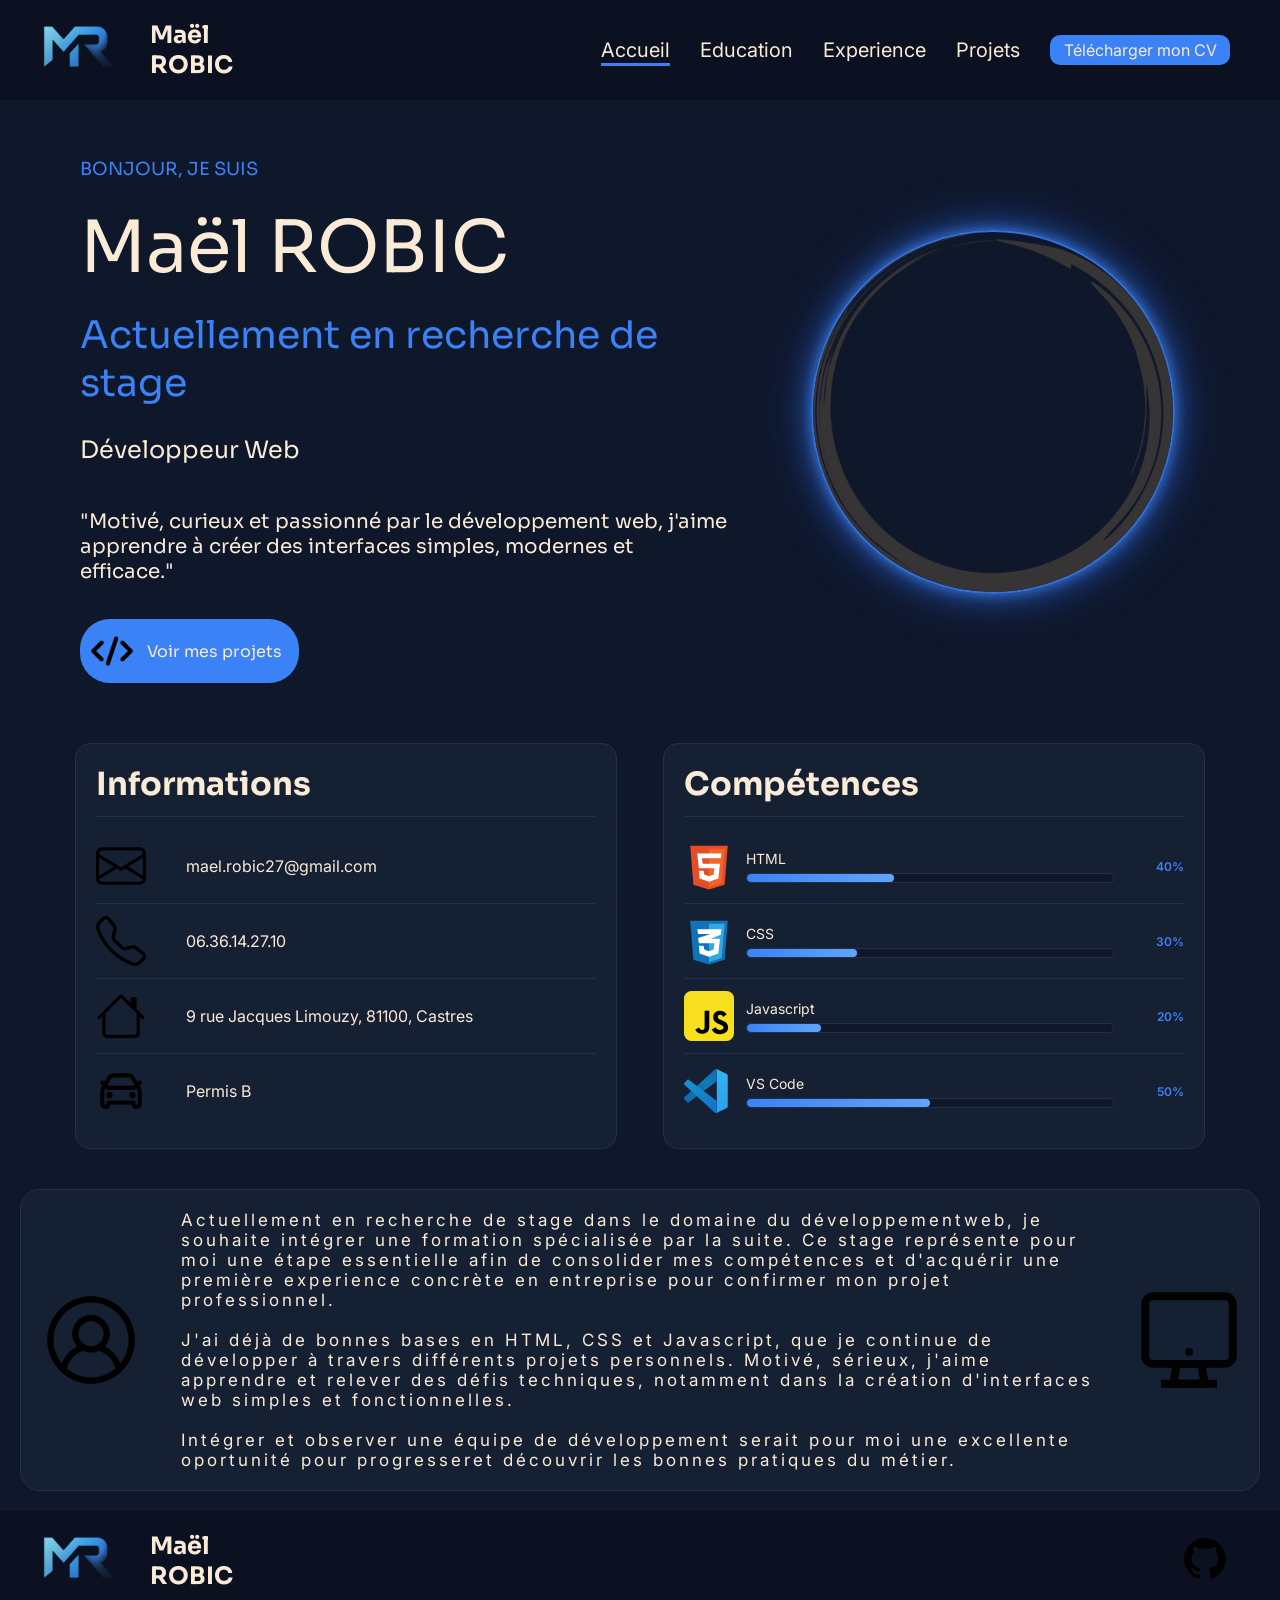
==== index.html @ f3550547 "Ajout de la section experiences + style" ====
<!DOCTYPE html>
<html lang="en">
<head>
    <meta charset="UTF-8">
    <meta name="viewport" content="width=device-width, initial-scale=1.0">
    <link rel="stylesheet" href="style.css">
    <link rel="preconnect" href="https://fonts.googleapis.com">
    <link rel="preconnect" href="https://fonts.gstatic.com" crossorigin>
    <link href="https://fonts.googleapis.com/css2?family=Inter:wght@300;400;500;600;700;800&family=Sora:wght@400;500;600;700;800&display=swap" rel="stylesheet">
    <title>Accueil</title>
</head>
<body>

    <header>
        <nav>
            <div class="logo_nom"> 
                <img src="assets/logo.png" alt="logo">
                <h2>Maël ROBIC</h2>
            </div>

            <div class="liens">
                <a id="index" href="index.html">Accueil</a>
                <a href="education/education.html">Education</a>
                <a href="experience/experience.html">Experience</a>
                <a href="projets/projets.html">Projets</a>
                <a id="download" href="" download class="btn-cv">Télécharger mon CV</a>

            </div>
        </nav>

    </header>

    <main>

        <section class="intro">

            <div id="pres">
                <p id="bonjour">BONJOUR, JE SUIS</p>
                <p id="nom">Maël ROBIC</p>
                <p id="stage">Actuellement en recherche de stage</p>
                <p id="dvpweb">Développeur Web</p>
                <p id="description"> "Motivé, curieux et passionné par le 
                    développement web, j'aime apprendre à créer des 
                    interfaces simples, modernes et efficace."
                </p>

                <div id="bouton">
                    <img src="assets/code.png" alt="">
                    <a href="">Voir mes projets</a>
                </div>

            </div>

            <div id="image">
                <img src="assets/placeholder.png" alt="">
            </div>


        </section>






        <section class="infos">

            <div class="infosGrid">

                <div class="infoPerso">

                    <h2 class="sectionTitle">Informations</h2>

                    <div class="infoRow">
                        <img id="mail" src="assets/envelope.svg" alt="">
                      <a href="mailto:mael.robic27@gmail.com?subject=Stage">mael.robic27@gmail.com</a>
                    </div>

                    <div class="infoRow">
                        <img id="telephone" src="assets/telephone.svg" alt="">
                        <p id="telText">06.36.14.27.10</p>
                    </div>

                    <div class="infoRow">
                        <img id="house" src="assets/house.svg" alt="">
                        <p id="adresseText">9 rue Jacques Limouzy, 81100, Castres</p>
                    </div>

                    <div class="infoRow">
                        <img id="car" src="assets/car.svg" alt="">
                        <p id="carText">Permis B</p>
                    </div>

                </div>

                <div class="competencesGrid">

                    <div class="competences">
                           
                        <h2 class="sectionTitle">Compétences</h2>

                        <div class="compRow">
                            <img id="html" src="assets/html.svg" alt="">
                            <div class="skillContent">
                                <p id="htmlText">HTML</p>
                                <div class="progressBar">
                                    <div class="progressFill" style="width: 40%"></div>
                                </div>
                            </div>
                            <span class="percentage">40%</span>
                        </div>

                        <div class="compRow">
                            <img id="css" src="assets/css.svg" alt="">
                            <div class="skillContent">
                                <p id="cssText">CSS</p>
                                <div class="progressBar">
                                    <div class="progressFill" style="width: 30%"></div>
                                </div>
                            </div>
                            <span class="percentage">30%</span>
                        </div>

                        <div class="compRow">
                            <img id="js" src="assets/javascript.svg" alt="">
                            <div class="skillContent">
                                <p id="jsText">Javascript</p>
                                <div class="progressBar">
                                    <div class="progressFill" style="width: 20%"></div>
                                </div>
                            </div>
                            <span class="percentage">20%</span>
                        </div>

                        <div class="compRow">
                            <img id="vscode" src="assets/vs-code.svg" alt="">
                            <div class="skillContent">
                                <p id="vscodetext">VS Code</p>
                                <div class="progressBar">
                                    <div class="progressFill" style="width: 50%"></div>
                                </div>
                            </div>
                            <span class="percentage">50%</span>
                        </div>

                    </div>

                </div>

            </div>

        </section>




        <section class="presentation">

            <div class="containerPresentation">
                <div class="icone">
                    <img src="assets/person.png" alt="">
                </div>

                <div class="presentationText">
                    <div id="paragraphe1">
                        Actuellement en recherche de stage dans le domaine du développementweb,
                        je souhaite intégrer une formation spécialisée par la suite.
                        Ce stage représente pour moi une étape essentielle afin de consolider
                        mes compétences et d'acquérir une première experience concrète en 
                        entreprise pour confirmer mon projet professionnel.
                    </div>

                    <div id="paragraphe2">
                        J'ai déjà de bonnes bases en HTML, CSS et Javascript, que je continue
                        de développer à travers différents projets personnels. Motivé, sérieux,
                        j'aime apprendre et relever des défis techniques, notamment dans la création
                        d'interfaces web simples et fonctionnelles.
                    </div>

                    <div id="paragraphe3">
                        Intégrer et observer une équipe de développement serait pour moi
                        une excellente oportunité pour progresseret découvrir les bonnes pratiques
                        du métier.
                    </div>


                </div>

                <div class="iconeOrdi">
                    <img src="assets/computer.svg" alt="">

                </div>

            </div>

        </section>


    </main>







    <footer>

        <nav>
            <div class="logo_nom"> 
                <img src="assets/logo.png" alt="logo">
                <h2>Maël ROBIC</h2>
            </div>

            <div id="github">
                <a href=""><img src="assets/github.svg" alt=""></a>
            </div>
        </nav>

    </footer>
    
</body>
</html>
---- style.css ----
body{
    background-color: #0f172a;
    margin: 0;
}

/*--------- Nav Bar---------*/


nav{
    display: flex;
    
    background-color: #0b1120;
    font-family: 'Sora';
    color: antiquewhite;
}

nav img{
    width: 150px;
    height: fit-content;

}

.liens a{
    font-family: 'Inter';
    display: inline-block;
    font-size: 20px;
    color: antiquewhite;
    text-decoration: none;
    transition: transform 0.2s ease-in-out, text-decoration-color 0.2s ease-in-out;
    
}

.liens #index{
    text-decoration: underline;
    text-decoration-color: #3b82f6;
    text-decoration-thickness: 3px;
    text-underline-offset: 6px;
}

.liens{
    display: flex;
    width:80%;
    align-items: center;
    justify-content: right;
    gap: 30px;
    margin-right: 50px;
}

.logo_nom{
    display: flex;
    width: 20%;
    align-items: center;
}

.liens a:hover{
    transform: scale(1.2);
    text-decoration-line: underline;
    text-decoration-color: #3b82f6;
    text-decoration-thickness: 3px;
    text-underline-offset: 6px;

}


#download{
    display: flex;
    background-color:#3b82f6;
    width: 180px;
    height: 30px;
    align-items: center;
    justify-content: center;
    border-radius: 10px;
    font-size: 16px;
    font-family: 'Inter' sans-serif;
}

/*------- Section Intro-------*/



.intro{
    display: flex;
    align-items: center;
    justify-content: space-between;
    gap: 40px;
    padding: 40px 60px;
}


#pres{
    display: flex;
    flex-direction: column;
    font-family: 'Sora';
    color: antiquewhite;
    margin-left: 20px;
    
}

#image{
    margin-left: auto;
    display: flex;
    justify-content: flex-end;
}


#bonjour{
    font-size: 18px;
    color: #3b82f6;
    margin-bottom: -50px;
}

#nom{
    font-size: 72px;
    margin-bottom: -20px;
}

#stage{
    font-size: 38px;
    color: #3b82f6;

}

#dvpweb{
    font-size: 24px;
    margin-top: -10px;
}

#description{
    font-size: 20px;
    width: 650px;
}

#bouton{
    display: flex;
    width: fit-content;
    background-color: #3b82f6;
    border-radius: 30px;
    
    padding: 7px;
    gap: 10px;
    margin-top: 15px;
}

#bouton img{
    width: 50px;
    height: fit-content;
}

#bouton a {
    display: flex;
    text-decoration: none;
    color: antiquewhite;
    font-family: 'Sora';
    align-items: center;
    margin-right: 10px;
}


#image img{
    margin-right: 45px;
    width: 360px;
    max-width: 100%;

    /* ------------- Fait avec aide IA----------------*/
    aspect-ratio: 1 / 1;
    object-fit: cover;
    border-radius: 50%;
    border: 2px solid rgba(59, 130, 246, 0.85);
    box-shadow:
        0 0 12px rgba(59, 130, 246, 0.75),
        0 0 30px rgba(59, 130, 246, 0.55),
        0 0 55px rgba(37, 99, 235, 0.45);
    animation: neonPulse 2.4s ease-in-out infinite;
}

@keyframes neonPulse {
    0%,
    100% {
        box-shadow:
            0 0 10px rgba(59, 130, 246, 0.65),
            0 0 24px rgba(59, 130, 246, 0.45),
            0 0 46px rgba(37, 99, 235, 0.35);
    }

    50% {
        box-shadow:
            0 0 16px rgba(96, 165, 250, 0.95),
            0 0 40px rgba(59, 130, 246, 0.75),
            0 0 70px rgba(37, 99, 235, 0.6);
    }
}


@media (max-width: 900px) {
    .intro{
        flex-direction: column;
        align-items: flex-start;
        padding: 30px 20px;
    }

    #image{
        width: 100%;
        justify-content: center;
    }

    #description{
        width: 100%;
    }
}

/*------- Section INFO ------*/

.infos{
    padding: 20px 60px;
}

.sectionTitle{
    margin: 0 0 12px;
    font-family: 'Sora';
    font-size: 32px;
    color: antiquewhite;
}

.infosGrid{
    display: flex;
    flex-direction: row;
    justify-content: space-evenly;
    align-items: flex-start;
    gap: 32px;

}

.infoPerso{
    width: 500px;
    background-color:  #162033;
    border: solid 1px #21304d;
    border-radius: 15px;
    display: flex;
    flex-direction: column;
    padding: 20px;
    color: antiquewhite;
    font-family: 'Inter';
}

.infoPerso .sectionTitle{
    padding-bottom: 12px;
    border-bottom: 1px solid #21304d;
}

.infoRow{
    display: grid;
    grid-template-columns: 50px 1fr;
    align-items: center;
    gap: 40px;
    padding: 12px 0;
}

.infoRow:not(:last-child){
    border-bottom: 1px solid #21304d;
}

.infoPerso img{
    width: 50px;
}

.infoPerso p{
    margin: 0;
    
}


.competences{
    width: 500px;
    height: fit-content;
    background-color: #162033;
    border: solid 1px #21304d;
    border-radius: 15px;
}

.infoPerso a {
    font-family: 'Inter';
    text-decoration: none;
    color: antiquewhite;

}
/*--------------------------*/



.sectionTitle{
    margin: 0 0 12px;
    font-family: 'Sora';
    font-size: 32px;
    color: antiquewhite;
}

.competencesGrid{
    display: flex;
    flex-direction: row;
    justify-content: space-evenly;
    align-items: flex-start;
    gap: 32px;

}

.competences{
    width: 500px;
    background-color:  #162033;
    border: solid 1px #21304d;
    border-radius: 15px;
    display: flex;
    flex-direction: column;
    padding: 20px;
    color: antiquewhite;
    font-family: 'Inter';
}

.competences .sectionTitle{
    padding-bottom: 12px;
    border-bottom: 1px solid #21304d;
}

.compRow{
    display: grid;
    grid-template-columns: 50px 1fr 60px;
    align-items: center;
    gap: 12px;
    padding: 12px 0;
}

.compRow:not(:last-child){
    border-bottom: 1px solid #21304d;
}

.competences img{
    width: 50px;
}

.skillContent{
    display: flex;
    flex-direction: column;
    gap: 6px;
}

.skillContent p{
    margin: 0;
    font-size: 14px;
}

.progressBar{
    width: 100%;
    height: 8px;
    background-color: #0f172a;
    border-radius: 4px;
    overflow: hidden;
    border: 1px solid #21304d;
}

.progressFill{
    height: 100%;
    background: linear-gradient(90deg, #3b82f6, #60a5fa);
    border-radius: 4px;
    transition: width 0.3s ease;
}

.percentage{
    font-size: 12px;
    color: #3b82f6;
    font-weight: 600;
    text-align: right;
}

/* ------- Présentation ------*/

.containerPresentation{
    display: flex;
    align-items: center;
    width: fit-content;
    height: fit-content;
    background-color: #162033;
    border: solid 1px #21304d;
    border-radius: 20px;
    margin: 20px;

}

.icone, .iconeOrdi{
    display: flex;
    align-items: center;
    margin: 20px;
}

.icone img, .iconeOrdi img{
    width: 100px;
    height: fit-content;
  
}

.presentationText{
    font-family: 'Inter';
    font-size: 17px;
    color: antiquewhite;
    letter-spacing: 3px;
}

#paragraphe1, #paragraphe2, #paragraphe3{
    margin: 20px;
}


/* ------- Footer --------*/

#github{
    display: flex;
    align-items: center;
    justify-content: flex-end;
    margin-left: auto;
    margin-right: 50px;
    gap: 20px;

}

#github img{
    width: 50px;
    height: fit-content;
}
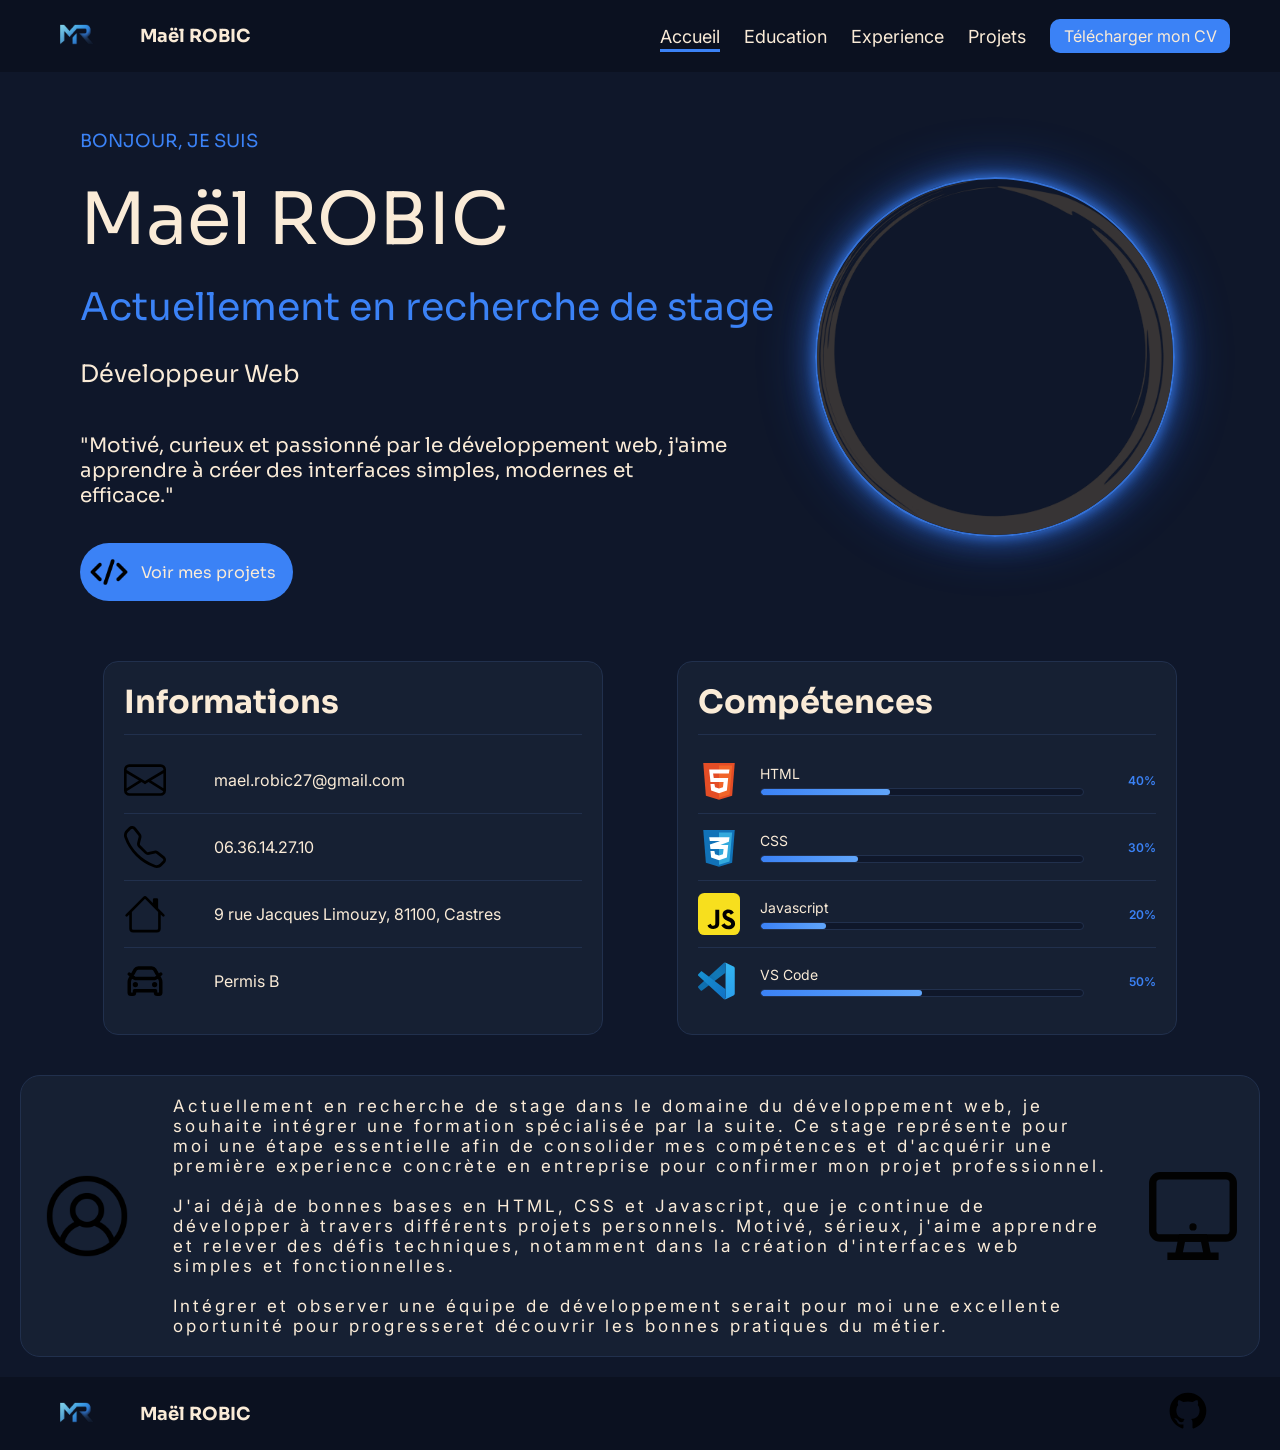
==== commit a682687e: "correction fautes de frappes" ====
--- a/index.html
+++ b/index.html
@@ -23,7 +23,7 @@
                 <a href="education/education.html">Education</a>
                 <a href="experience/experience.html">Experience</a>
                 <a href="projets/projets.html">Projets</a>
-                <a id="download" href="" download class="btn-cv">Télécharger mon CV</a>
+                <a id="download" href="assets/CV_MAEL_ROBIC.pdf" download class="btn-cv">Télécharger mon CV</a>
 
             </div>
         </nav>
@@ -46,7 +46,7 @@
 
                 <div id="bouton">
                     <img src="assets/code.png" alt="">
-                    <a href="">Voir mes projets</a>
+                    <a href="https://github.com/mrbc27">Voir mes projets</a>
                 </div>
 
             </div>
@@ -163,7 +163,7 @@
 
                 <div class="presentationText">
                     <div id="paragraphe1">
-                        Actuellement en recherche de stage dans le domaine du développementweb,
+                        Actuellement en recherche de stage dans le domaine du développement web,
                         je souhaite intégrer une formation spécialisée par la suite.
                         Ce stage représente pour moi une étape essentielle afin de consolider
                         mes compétences et d'acquérir une première experience concrète en 
@@ -213,7 +213,7 @@
             </div>
 
             <div id="github">
-                <a href=""><img src="assets/github.svg" alt=""></a>
+                <a href="https://github.com/mrbc27"><img src="assets/github.svg" alt=""></a>
             </div>
         </nav>
 
--- a/style.css
+++ b/style.css
@@ -1,6 +1,27 @@
 body{
     background-color: #0f172a;
     margin: 0;
+    display: flex;
+    flex-direction: column;
+    min-height: 100vh;
+}
+
+*,
+*::before,
+*::after{
+    box-sizing: border-box;
+}
+
+html{
+    overflow-x: hidden;
+}
+
+header{
+    width: 100%;
+}
+
+footer{
+    width: 100%;
 }
 
 /*--------- Nav Bar---------*/
@@ -8,16 +29,18 @@
 
 nav{
     display: flex;
-    
+    width: 100%;
     background-color: #0b1120;
     font-family: 'Sora';
     color: antiquewhite;
+    padding: 12px 20px;
+    align-items: center;
+    height: 60px;
 }
 
 nav img{
     width: 150px;
-    height: fit-content;
-
+    height: auto;
 }
 
 .liens a{
@@ -39,17 +62,24 @@
 
 .liens{
     display: flex;
-    width:80%;
+    flex: 1;
     align-items: center;
-    justify-content: right;
+    justify-content: flex-end;
     gap: 30px;
-    margin-right: 50px;
+    margin-right: 30px;
 }
 
 .logo_nom{
     display: flex;
-    width: 20%;
     align-items: center;
+    flex-shrink: 0;
+    gap: 10px;
+}
+
+.logo_nom h2 {
+    margin: 0;
+    font-size: 18px;
+    white-space: nowrap;
 }
 
 .liens a:hover{
@@ -143,7 +173,7 @@
 
 #bouton img{
     width: 50px;
-    height: fit-content;
+    height: auto;
 }
 
 #bouton a {
@@ -203,12 +233,228 @@
         justify-content: center;
     }
 
+    #image img{
+        width: 250px;
+        margin-right: 0;
+    }
+
     #description{
         width: 100%;
     }
-}
-
-/*------- Section INFO ------*/
+
+    .infos{
+        padding: 20px;
+    }
+
+    .infosGrid{
+        flex-direction: column;
+    }
+
+    .infoPerso, .competences{
+        width: 100%;
+    }
+}
+
+@media (max-width: 640px) {
+    nav img{
+        width: 100px;
+    }
+
+    .liens{
+        gap: 8px;
+        margin-right: 0;
+        flex-wrap: wrap;
+        font-size: 12px;
+    }
+
+    .liens a{
+        font-size: 12px;
+    }
+
+    #download{
+        width: 120px;
+        height: 24px;
+        font-size: 12px;
+    }
+
+    #nom{
+        font-size: 48px;
+        margin-bottom: -10px;
+    }
+
+    #stage{
+        font-size: 24px;
+    }
+
+    #dvpweb{
+        font-size: 18px;
+    }
+
+    #description{
+        font-size: 14px;
+        width: 100%;
+    }
+
+    #image img{
+        width: 220px;
+        margin-right: 0;
+    }
+
+    .intro{
+        padding: 20px 12px;
+        margin-left: 0;
+    }
+
+    .competences{
+        display: flex;
+        flex-direction: column;
+        padding: 16px;
+    }
+
+    .container{
+        grid-template-columns: 1fr !important;
+        padding: 16px;
+        gap: 16px;
+    }
+
+    .compRow{
+        grid-template-columns: 40px 1fr 50px;
+        gap: 8px;
+    }
+
+    li{
+        font-size: 14px;
+        margin: 0 0 8px 0;
+    }
+}
+
+@media (max-width: 480px) {
+    body {
+        font-size: 14px;
+    }
+
+    nav {
+        flex-wrap: wrap;
+        gap: 4px;
+        padding: 8px;
+    }
+
+    nav img {
+        width: 80px;
+    }
+
+    .logo_nom {
+        width: 100%;
+        margin-bottom: 8px;
+        padding-bottom: 8px;
+        border-bottom: 1px solid #21304d;
+    }
+
+    .logo_nom h2 {
+        font-size: 14px;
+        margin: 0;
+    }
+
+    .liens {
+        width: 100%;
+        gap: 4px;
+        margin-right: 0;
+    }
+
+    .liens a {
+        font-size: 11px;
+        padding: 4px 8px;
+    }
+
+    #download {
+        width: 100px;
+        height: 20px;
+        font-size: 10px;
+        padding: 0 4px;
+    }
+
+    .intro {
+        flex-direction: column;
+        padding: 12px 8px;
+        gap: 20px;
+    }
+
+    #pres {
+        margin-left: 0;
+    }
+
+    #bonjour {
+        font-size: 12px;
+    }
+
+    #nom {
+        font-size: 28px;
+        margin-bottom: -5px;
+    }
+
+    #stage {
+        font-size: 16px;
+    }
+
+    #dvpweb {
+        font-size: 14px;
+    }
+
+    #description {
+        font-size: 12px;
+        width: 100%;
+    }
+
+    #image {
+        width: 100%;
+        justify-content: center;
+    }
+
+    #image img {
+        width: 180px !important;
+    }
+
+    .infos {
+        padding: 12px;
+    }
+
+    .infosGrid {
+        flex-direction: column;
+        gap: 16px;
+    }
+
+    .infoPerso,
+    .competences {
+        width: 100%;
+    }
+
+    .sectionTitle {
+        font-size: 20px;
+    }
+
+    .infoRow {
+        gap: 12px;
+        padding: 8px 0;
+    }
+
+    .containerPresentation {
+        flex-direction: column;
+        width: 100%;
+        margin: 12px 0;
+    }
+
+    .icone,
+    .iconeOrdi {
+        width: 100%;
+    }
+
+    .presentationText {
+        font-size: 13px;
+        letter-spacing: 1px;
+        padding: 0 8px;
+    }
+}
+
 
 .infos{
     padding: 20px 60px;
@@ -261,6 +507,7 @@
 
 .infoPerso img{
     width: 50px;
+    height: auto;
 }
 
 .infoPerso p{
@@ -334,6 +581,7 @@
 
 .competences img{
     width: 50px;
+    height: auto;
 }
 
 .skillContent{
@@ -422,8 +670,370 @@
 
 #github img{
     width: 50px;
-    height: fit-content;
-}
-
-
-
+    height: auto;
+}
+
+main{
+    width: 100%;
+    overflow-x: hidden;
+}
+
+@media (min-width: 1200px) {
+    .intro,
+    .infos,
+    .presentation{
+        max-width: 1280px;
+        width: 100%;
+        margin-left: auto;
+        margin-right: auto;
+    }
+}
+
+@media (max-width: 1100px) {
+    nav{
+        height: auto;
+        min-height: 60px;
+        flex-wrap: wrap;
+        gap: 12px;
+    }
+
+    .liens{
+        justify-content: center;
+        flex-wrap: wrap;
+        gap: 14px;
+        margin-right: 0;
+    }
+
+    .liens a{
+        font-size: 16px;
+    }
+
+    .intro{
+        padding: 36px 24px;
+    }
+
+    #pres{
+        margin-left: 0;
+    }
+
+    #nom{
+        font-size: clamp(42px, 8vw, 72px);
+    }
+
+    #stage{
+        font-size: clamp(24px, 4vw, 38px);
+    }
+
+    #description{
+        max-width: 650px;
+        width: 100%;
+    }
+
+    .infosGrid,
+    .competencesGrid{
+        align-items: stretch;
+    }
+
+    .infoPerso,
+    .competences{
+        width: min(100%, 500px);
+    }
+
+    .containerPresentation{
+        width: calc(100% - 40px);
+    }
+}
+
+@media (max-width: 700px) {
+    nav{
+        justify-content: center;
+        padding: 10px 12px;
+    }
+
+    .logo_nom{
+        justify-content: center;
+        width: 100%;
+    }
+
+    .liens{
+        width: 100%;
+    }
+
+    .liens a:hover{
+        transform: none;
+    }
+
+    #download{
+        width: auto;
+        min-width: 150px;
+        padding: 0 12px;
+    }
+
+    .intro{
+        align-items: center;
+        text-align: center;
+    }
+
+    #bonjour,
+    #nom,
+    #stage,
+    #dvpweb{
+        margin: 0 0 10px;
+    }
+
+    #bouton{
+        margin-left: auto;
+        margin-right: auto;
+    }
+
+    .infos{
+        padding: 16px;
+    }
+
+    .infoRow{
+        grid-template-columns: 36px 1fr;
+        gap: 14px;
+        overflow-wrap: anywhere;
+    }
+
+    .infoPerso img,
+    .competences img{
+        width: 36px;
+    }
+
+    .containerPresentation{
+        width: calc(100% - 24px);
+        flex-direction: column;
+        margin: 12px;
+        padding: 16px;
+        text-align: left;
+    }
+
+    .icone,
+    .iconeOrdi{
+        margin: 8px;
+    }
+
+    .presentationText{
+        letter-spacing: 0;
+        line-height: 1.6;
+    }
+
+    #github{
+        margin-right: 0;
+    }
+}
+
+@media (max-width: 380px) {
+    .liens a{
+        font-size: 10px;
+        padding: 4px 5px;
+    }
+
+    #download{
+        min-width: 0;
+        width: 100%;
+        max-width: 180px;
+    }
+
+    #nom{
+        font-size: 26px;
+    }
+
+    .sectionTitle{
+        font-size: 22px;
+    }
+
+    .compRow{
+        grid-template-columns: 30px 1fr 38px;
+    }
+}
+
+@media (max-width: 480px) {
+    nav{
+        height: auto;
+    }
+
+    .liens{
+        justify-content: center;
+    }
+
+    #download{
+        width: 100%;
+        max-width: 180px;
+        min-height: 28px;
+        height: auto;
+        text-align: center;
+    }
+}
+
+/* Navigation commune a toutes les pages */
+nav{
+    min-height: 72px;
+    height: auto;
+    padding: 12px 20px;
+    gap: 16px;
+}
+
+nav .logo_nom img{
+    width: 110px;
+    height: 48px;
+    object-fit: contain;
+}
+
+nav .liens{
+    gap: 24px;
+}
+
+nav .liens a{
+    font-size: 18px;
+}
+
+nav #download{
+    width: 180px;
+    min-height: 34px;
+    height: auto;
+    text-align: center;
+    padding: 6px 12px;
+}
+
+/* Dimensions fixes pour eviter les icones deformees sur Safari iOS */
+#bouton img,
+.infoPerso img,
+.competences img,
+.icone img,
+.iconeOrdi img,
+#github img{
+    flex: 0 0 auto;
+    object-fit: contain;
+}
+
+#bouton img{
+    width: 44px;
+    height: 44px;
+}
+
+.infoPerso img,
+.competences img{
+    width: 42px;
+    height: 42px;
+}
+
+.icone img,
+.iconeOrdi img{
+    width: 92px;
+    height: 92px;
+}
+
+#github img{
+    width: 44px;
+    height: 44px;
+}
+
+@media (max-width: 700px) {
+    nav{
+        min-height: 112px;
+        justify-content: center;
+        padding: 10px 12px;
+        gap: 8px;
+    }
+
+    nav .logo_nom{
+        width: 100%;
+        justify-content: center;
+        margin: 0;
+        padding: 0 0 8px;
+    }
+
+    nav .logo_nom img{
+        width: 88px;
+        height: 38px;
+    }
+
+    nav .liens{
+        width: 100%;
+        justify-content: center;
+        gap: 8px 12px;
+    }
+
+    nav .liens a{
+        font-size: 12px;
+    }
+
+    nav #download{
+        width: auto;
+        min-width: 150px;
+        min-height: 30px;
+        padding: 6px 10px;
+    }
+}
+
+@media (max-width: 380px) {
+    nav .liens a{
+        font-size: 10px;
+    }
+
+    nav #download{
+        width: 100%;
+        max-width: 180px;
+    }
+
+    .competences{
+        grid-template-rows: 30px 1fr 38px;;
+    }
+}
+
+/* Accueil: cartes empilees et completes sur iPhone */
+@media (max-width: 430px) {
+    .infos{
+        padding: 12px;
+    }
+
+    .infosGrid{
+        flex-direction: column;
+        align-items: stretch;
+        gap: 16px;
+        width: 100%;
+    }
+
+    .infoPerso,
+    .competencesGrid,
+    .competences{
+        width: 100%;
+        max-width: 100%;
+    }
+
+    .competencesGrid{
+        flex-direction: column;
+        align-items: stretch;
+    }
+
+    .infoPerso,
+    .competences{
+        padding: 14px;
+    }
+
+    .sectionTitle{
+        font-size: 20px;
+    }
+
+    .infoRow{
+        grid-template-columns: 34px minmax(0, 1fr);
+        gap: 12px;
+    }
+
+    .compRow{
+        grid-template-columns: 34px minmax(0, 1fr) 38px;
+        gap: 10px;
+    }
+
+    .skillContent{
+        min-width: 0;
+    }
+
+    .infoPerso img,
+    .competences img{
+        width: 34px;
+        height: 34px;
+    }
+}
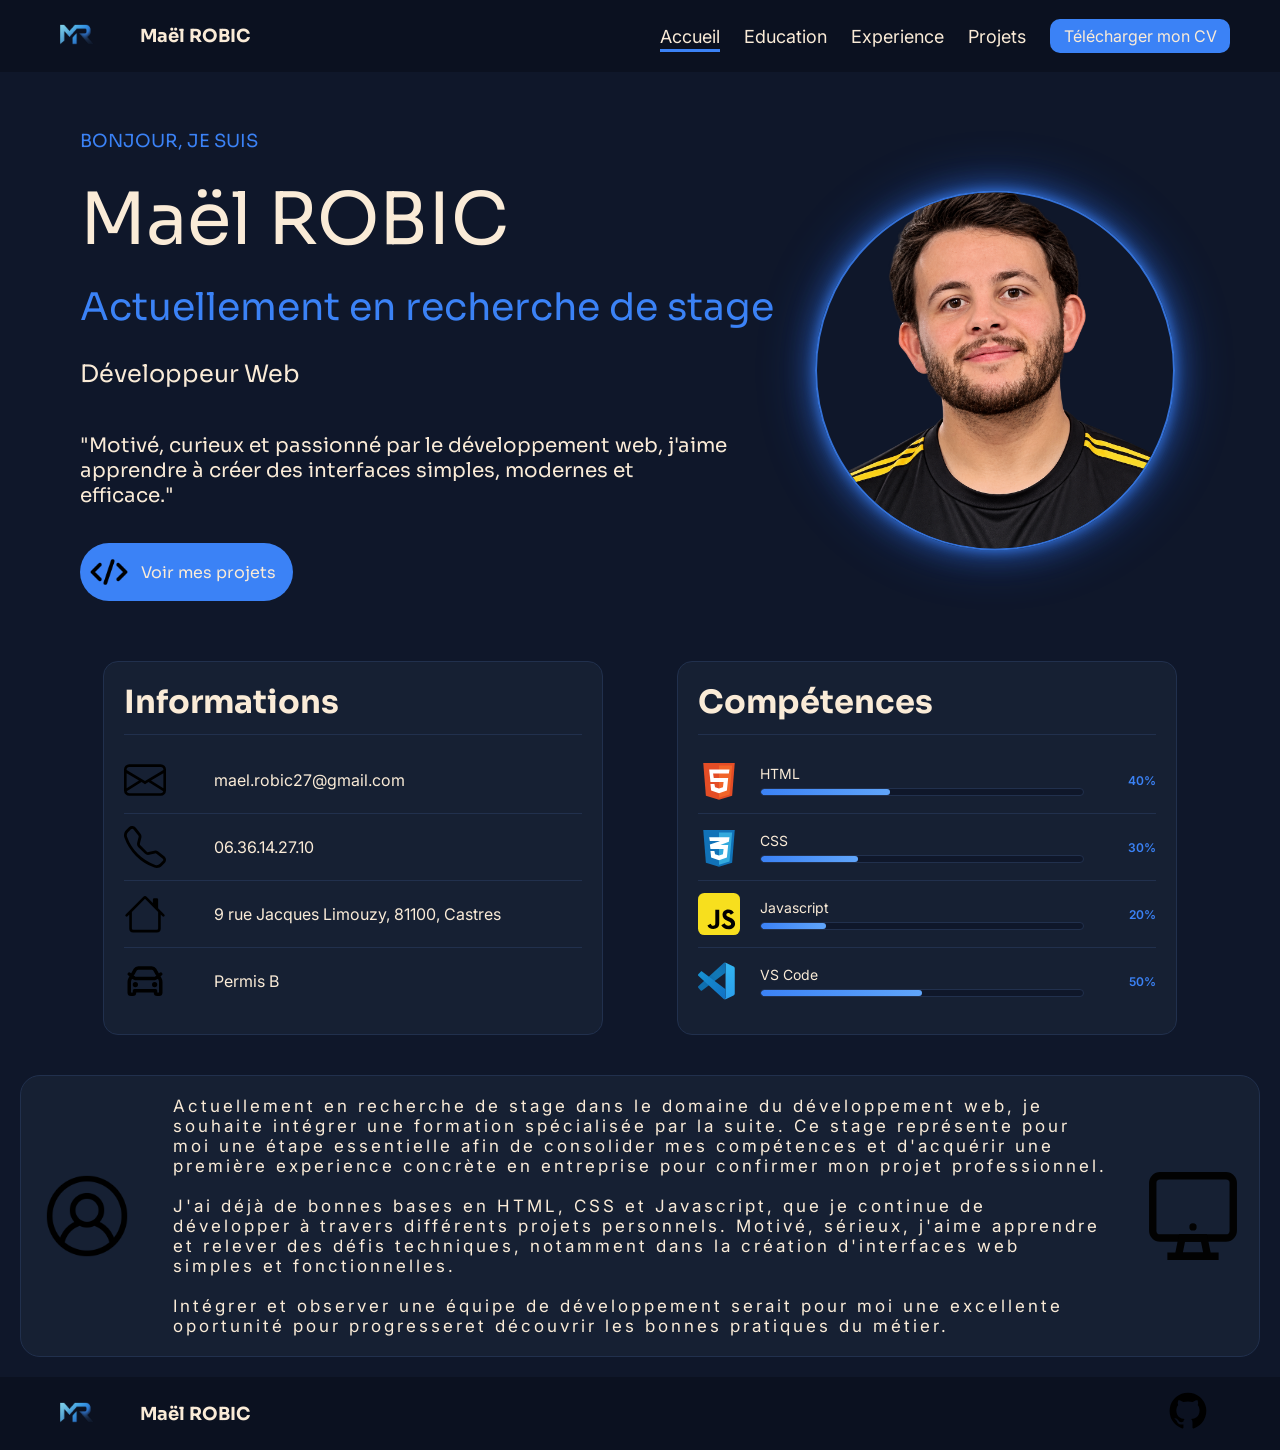
==== commit 93525321: "remplacement du placeholder par une photo" ====
--- a/index.html
+++ b/index.html
@@ -52,7 +52,7 @@
             </div>
 
             <div id="image">
-                <img src="assets/placeholder.png" alt="">
+                <img src="assets/photo.png" alt="photo">
             </div>
 
 
--- a/style.css
+++ b/style.css
@@ -130,6 +130,7 @@
     margin-left: auto;
     display: flex;
     justify-content: flex-end;
+    
 }
 
 
@@ -190,6 +191,7 @@
     margin-right: 45px;
     width: 360px;
     max-width: 100%;
+    transform: translateY(clamp(6px, 1.5vh, 16px));
 
     /* ------------- Fait avec aide IA----------------*/
     aspect-ratio: 1 / 1;
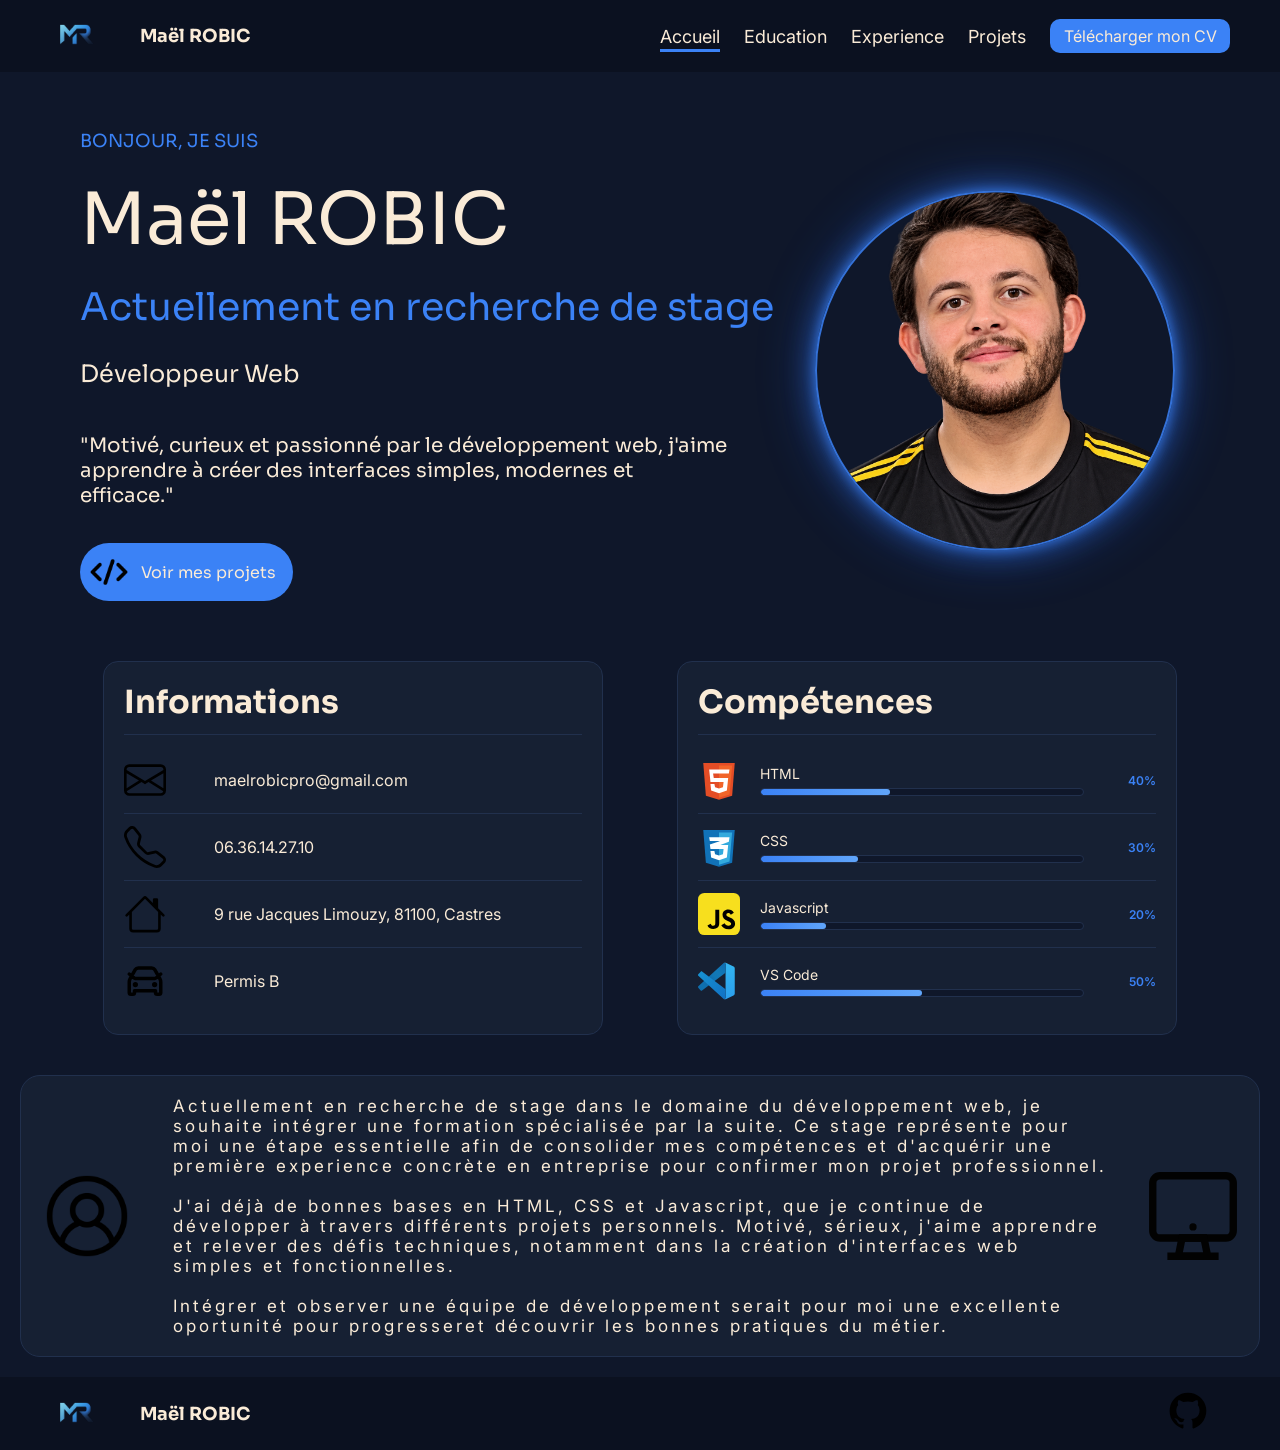
==== commit 18e06b17: "Changement de l'adresse mail" ====
--- a/index.html
+++ b/index.html
@@ -73,7 +73,7 @@
 
                     <div class="infoRow">
                         <img id="mail" src="assets/envelope.svg" alt="">
-                      <a href="mailto:mael.robic27@gmail.com?subject=Stage">mael.robic27@gmail.com</a>
+                      <a href="mailto:maelrobicpro@gmail.com?subject=Stage">maelrobicpro@gmail.com</a>
                     </div>
 
                     <div class="infoRow">
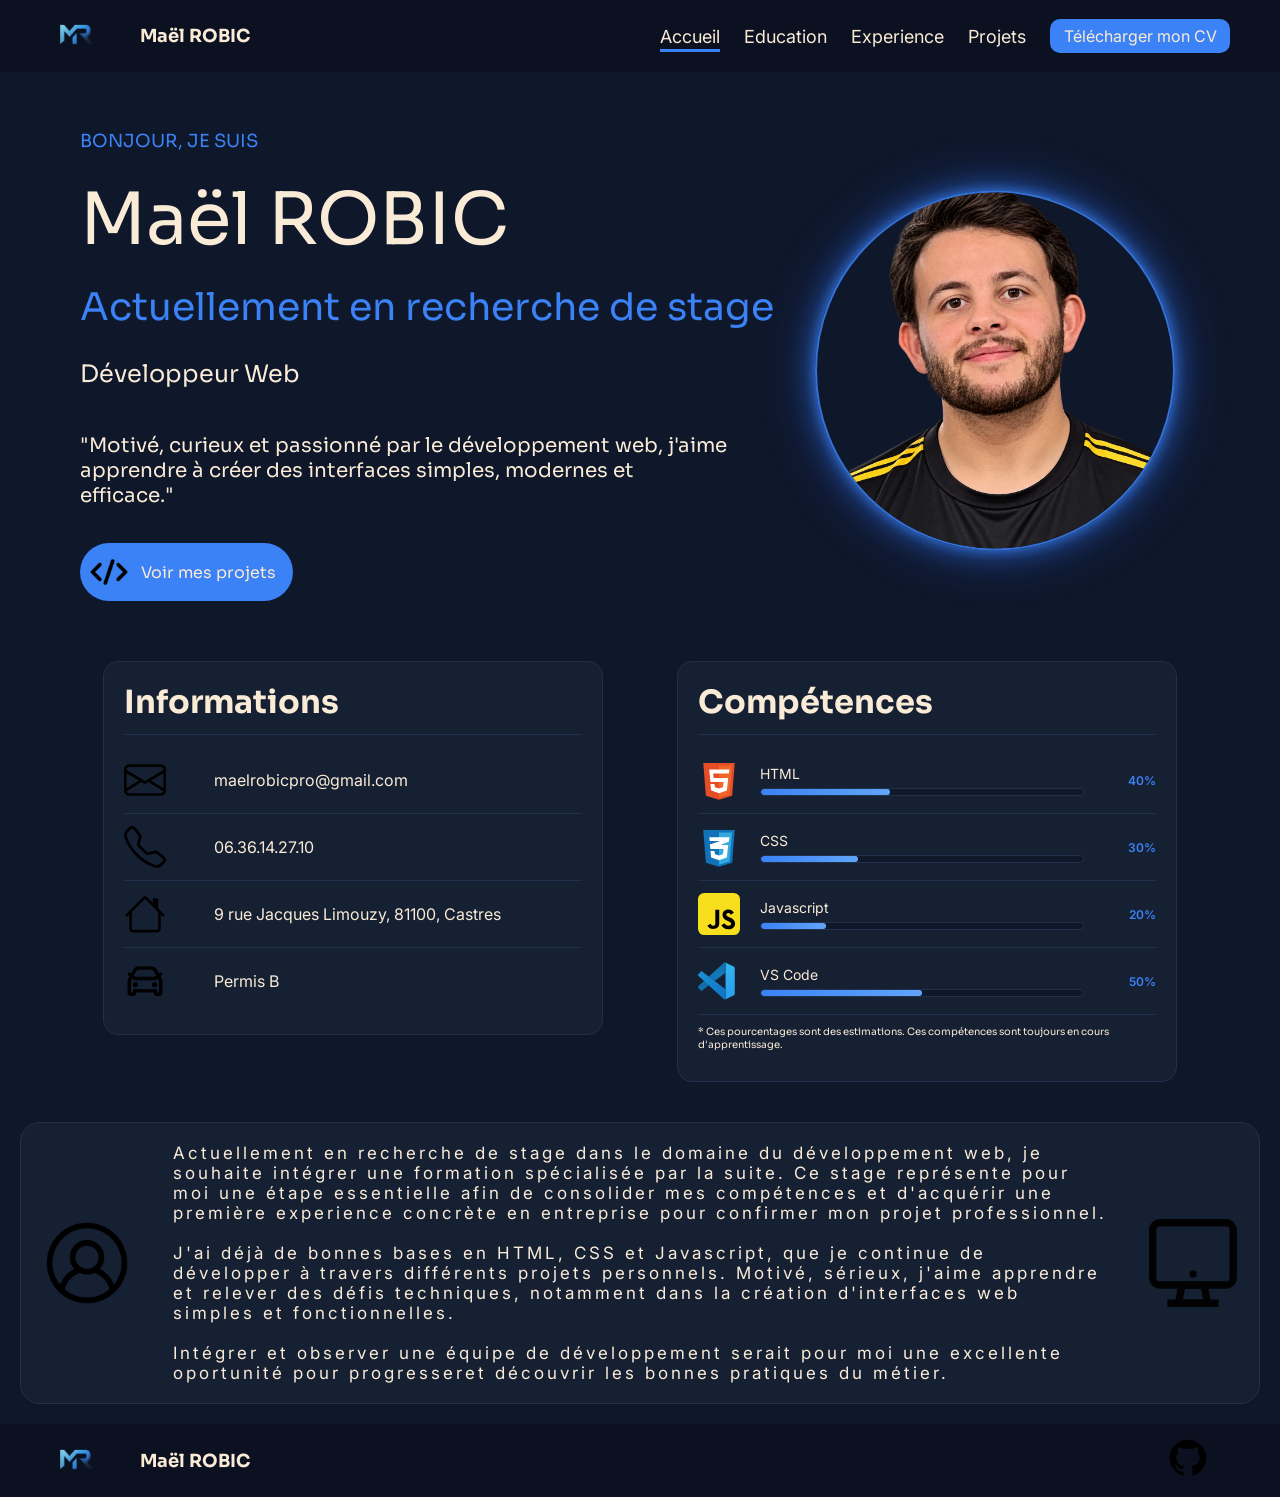
==== commit f4a9ec8f: "Ajout ce certaines info" ====
--- a/index.html
+++ b/index.html
@@ -3,6 +3,7 @@
 <head>
     <meta charset="UTF-8">
     <meta name="viewport" content="width=device-width, initial-scale=1.0">
+    <link rel="icon" href="assets/logo.png" type="image/png">
     <link rel="stylesheet" href="style.css">
     <link rel="preconnect" href="https://fonts.googleapis.com">
     <link rel="preconnect" href="https://fonts.gstatic.com" crossorigin>
@@ -143,7 +144,10 @@
                             <span class="percentage">50%</span>
                         </div>
 
-                    </div>
+                        <p id="disclaimer"> * Ces pourcentages sont des estimations. Ces compétences sont toujours en cours d'apprentissage. </p>
+                    </div>
+
+                    
 
                 </div>
 
--- a/style.css
+++ b/style.css
@@ -1039,3 +1039,9 @@
         height: 34px;
     }
 }
+
+
+#disclaimer{
+    font-family: 'Sora';
+    font-size: 0.625rem;
+}
